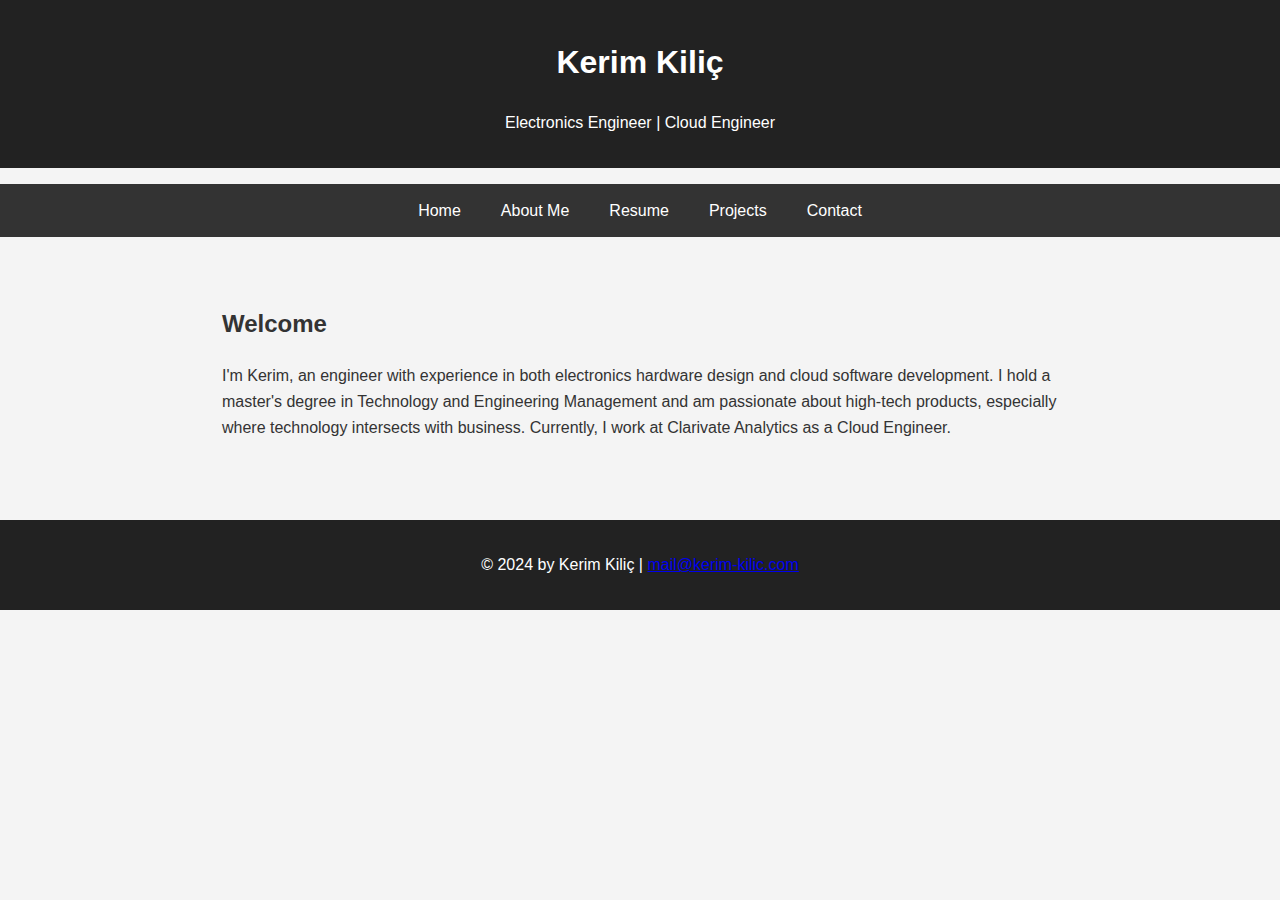
==== index.html @ 39c4f484 "Adding projects and resume pages" ====
<!DOCTYPE html>
<html lang="en">
<head>
  <meta charset="UTF-8">
  <meta name="viewport" content="width=device-width, initial-scale=1.0">
  <title>Kerim Kiliç - Electronics & Cloud Engineer</title>
  <link rel="stylesheet" href="styles.css">
</head>
<body>
  <header>
    <h1>Kerim Kiliç</h1>
    <p>Electronics Engineer | Cloud Engineer</p>
  </header>
  <nav>
    <ul>
      <li><a href="index.html">Home</a></li>
      <li><a href="about.html">About Me</a></li>
      <li><a href="resume.html">Resume</a></li>
      <li><a href="projects.html">Projects</a></li>
      <li><a href="contact.html">Contact</a></li>
    </ul>
  </nav>
  <main>
    <section>
      <h2>Welcome</h2>
      <p>I'm Kerim, an engineer with experience in both electronics hardware design and cloud software development. I hold a master's degree in Technology and Engineering Management and am passionate about high-tech products, especially where technology intersects with business. Currently, I work at Clarivate Analytics as a Cloud Engineer.</p>
    </section>
  </main>
  <footer>
    <p>&copy; 2024 by Kerim Kiliç | <a href="mailto:mail@kerim-kilic.com">mail@kerim-kilic.com</a></p>
  </footer>
</body>
</html>
---- styles.css ----
/* styles.css */

* {
    box-sizing: border-box;
  }
  
  body {
    margin: 0;
    font-family: 'Segoe UI', Tahoma, Geneva, Verdana, sans-serif;
    line-height: 1.6;
    background-color: #f4f4f4;
    color: #333;
  }
  
  header {
    background: #222;
    color: white;
    padding: 1em 0;
    text-align: center;
  }
  
  nav ul {
    list-style: none;
    padding: 0;
    display: flex;
    justify-content: center;
    background-color: #333;
  }
  
  nav ul li {
    margin: 0;
  }
  
  nav ul li a {
    display: block;
    padding: 14px 20px;
    color: white;
    text-decoration: none;
  }
  
  nav ul li a:hover {
    background-color: #555;
  }
  
  main {
    padding: 2em;
    max-width: 900px;
    margin: auto;
  }
  
  footer {
    text-align: center;
    padding: 1em;
    background: #222;
    color: white;
    position: relative;
    margin-top: 2em;
  }
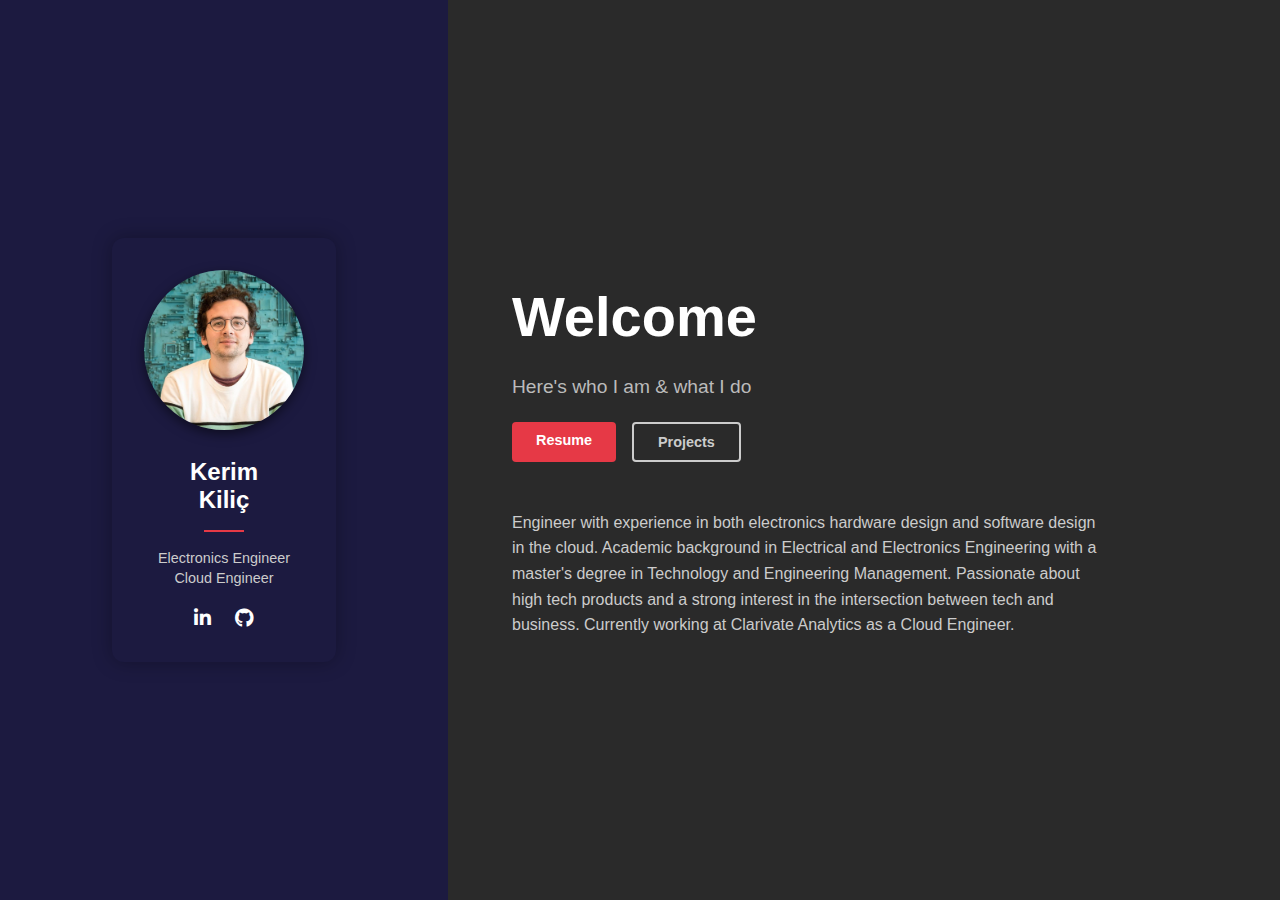
==== commit 52e0f06b: "Modifications to website index" ====
--- a/index.html
+++ b/index.html
@@ -1,33 +1,37 @@
 <!DOCTYPE html>
 <html lang="en">
 <head>
-  <meta charset="UTF-8">
-  <meta name="viewport" content="width=device-width, initial-scale=1.0">
+  <meta charset="UTF-8" />
+  <meta name="viewport" content="width=device-width, initial-scale=1.0"/>
   <title>Kerim Kiliç - Electronics & Cloud Engineer</title>
-  <link rel="stylesheet" href="styles.css">
+  <link rel="stylesheet" href="styles.css" />
+  <link rel="stylesheet" href="https://cdnjs.cloudflare.com/ajax/libs/font-awesome/6.5.0/css/all.min.css"/>
 </head>
 <body>
-  <header>
-    <h1>Kerim Kiliç</h1>
-    <p>Electronics Engineer | Cloud Engineer</p>
-  </header>
-  <nav>
-    <ul>
-      <li><a href="index.html">Home</a></li>
-      <li><a href="about.html">About Me</a></li>
-      <li><a href="resume.html">Resume</a></li>
-      <li><a href="projects.html">Projects</a></li>
-      <li><a href="contact.html">Contact</a></li>
-    </ul>
-  </nav>
-  <main>
-    <section>
-      <h2>Welcome</h2>
-      <p>I'm Kerim, an engineer with experience in both electronics hardware design and cloud software development. I hold a master's degree in Technology and Engineering Management and am passionate about high-tech products, especially where technology intersects with business. Currently, I work at Clarivate Analytics as a Cloud Engineer.</p>
-    </section>
-  </main>
-  <footer>
-    <p>&copy; 2024 by Kerim Kiliç | <a href="mailto:mail@kerim-kilic.com">mail@kerim-kilic.com</a></p>
-  </footer>
+  <div class="container">
+    <div class="left">
+      <div class="card">
+        <img src="images/profile.jpg" alt="Kerim Kiliç" class="profile-img"/>
+        <h2>Kerim<br>Kiliç</h2>
+        <div class="divider"></div>
+        <p class="subtitle">Electronics Engineer<br>Cloud Engineer</p>
+        <div class="socials">
+          <a href="https://www.linkedin.com/in/your-profile" target="_blank"><i class="fab fa-linkedin-in"></i></a>
+          <a href="https://github.com/your-github" target="_blank"><i class="fab fa-github"></i></a>
+        </div>
+      </div>
+    </div>
+    <div class="right">
+      <h1>Welcome</h1>
+      <p class="intro">Here's who I am & what I do</p>
+      <div class="buttons">
+        <a href="resume.html" class="btn btn-red">Resume</a>
+        <a href="projects.html" class="btn btn-outline">Projects</a>
+      </div>
+      <p class="description">
+        Engineer with experience in both electronics hardware design and software design in the cloud. Academic background in Electrical and Electronics Engineering with a master's degree in Technology and Engineering Management. Passionate about high tech products and a strong interest in the intersection between tech and business. Currently working at Clarivate Analytics as a Cloud Engineer.
+      </p>
+    </div>
+  </div>
 </body>
 </html>
--- a/styles.css
+++ b/styles.css
@@ -1,59 +1,135 @@
-/* styles.css */
-
-* {
-    box-sizing: border-box;
+body {
+    margin: 0;
+    font-family: 'Segoe UI', sans-serif;
+    background-color: #1e1e1e;
+    color: #eee;
   }
   
-  body {
-    margin: 0;
-    font-family: 'Segoe UI', Tahoma, Geneva, Verdana, sans-serif;
-    line-height: 1.6;
-    background-color: #f4f4f4;
-    color: #333;
+  .container {
+    display: flex;
+    min-height: 100vh;
   }
   
-  header {
-    background: #222;
-    color: white;
-    padding: 1em 0;
-    text-align: center;
+  .left {
+    background-color: #1c1a40;
+    flex: 1;
+    display: flex;
+    justify-content: center;
+    align-items: center;
+    padding: 3rem;
   }
   
-  nav ul {
-    list-style: none;
-    padding: 0;
-    display: flex;
-    justify-content: center;
-    background-color: #333;
+  .card {
+    background-color: #1c1a40;
+    text-align: center;
+    padding: 2rem;
+    border-radius: 12px;
+    box-shadow: 0 0 20px rgba(0,0,0,0.3);
   }
   
-  nav ul li {
-    margin: 0;
+  .profile-img {
+    width: 160px;
+    height: 160px;
+    border-radius: 50%;
+    object-fit: cover;
+    margin-bottom: 1rem;
+    box-shadow: 0 4px 12px rgba(0,0,0,0.5);
   }
   
-  nav ul li a {
-    display: block;
-    padding: 14px 20px;
-    color: white;
-    text-decoration: none;
+  .card h2 {
+    font-size: 1.5rem;
+    color: #fff;
+    margin: 0.5rem 0;
   }
   
-  nav ul li a:hover {
-    background-color: #555;
+  .divider {
+    width: 40px;
+    height: 2px;
+    background-color: #e63946;
+    margin: 1rem auto;
   }
   
-  main {
-    padding: 2em;
-    max-width: 900px;
-    margin: auto;
+  .subtitle {
+    font-size: 0.9rem;
+    color: #ccc;
+    line-height: 1.4;
   }
   
-  footer {
-    text-align: center;
-    padding: 1em;
-    background: #222;
+  .socials {
+    margin-top: 1.2rem;
+  }
+  
+  .socials a {
+    color: #fff;
+    font-size: 1.2rem;
+    margin: 0 10px;
+    transition: color 0.3s ease;
+  }
+  
+  .socials a:hover {
+    color: #e63946;
+  }
+  
+  .right {
+    flex: 2;
+    padding: 4rem;
+    background-color: #2a2a2a;
+    display: flex;
+    flex-direction: column;
+    justify-content: center;
+  }
+  
+  .right h1 {
+    font-size: 3.5rem;
+    margin-bottom: 0.5rem;
+    color: #fff;
+  }
+  
+  .intro {
+    font-size: 1.2rem;
+    color: #bbb;
+    margin-bottom: 1.5rem;
+  }
+  
+  .buttons {
+    display: flex;
+    gap: 1rem;
+    margin-bottom: 2rem;
+  }
+  
+  .btn {
+    padding: 10px 24px;
+    font-weight: bold;
+    border-radius: 4px;
+    text-decoration: none;
+    font-size: 0.9rem;
+    transition: 0.3s;
+  }
+  
+  .btn-red {
+    background-color: #e63946;
     color: white;
-    position: relative;
-    margin-top: 2em;
+    border: none;
+  }
+  
+  .btn-red:hover {
+    background-color: #c82333;
+  }
+  
+  .btn-outline {
+    border: 2px solid #ccc;
+    color: #ccc;
+  }
+  
+  .btn-outline:hover {
+    background-color: #444;
+    color: white;
+  }
+  
+  .description {
+    max-width: 600px;
+    color: #ccc;
+    line-height: 1.6;
+    font-size: 1rem;
   }
   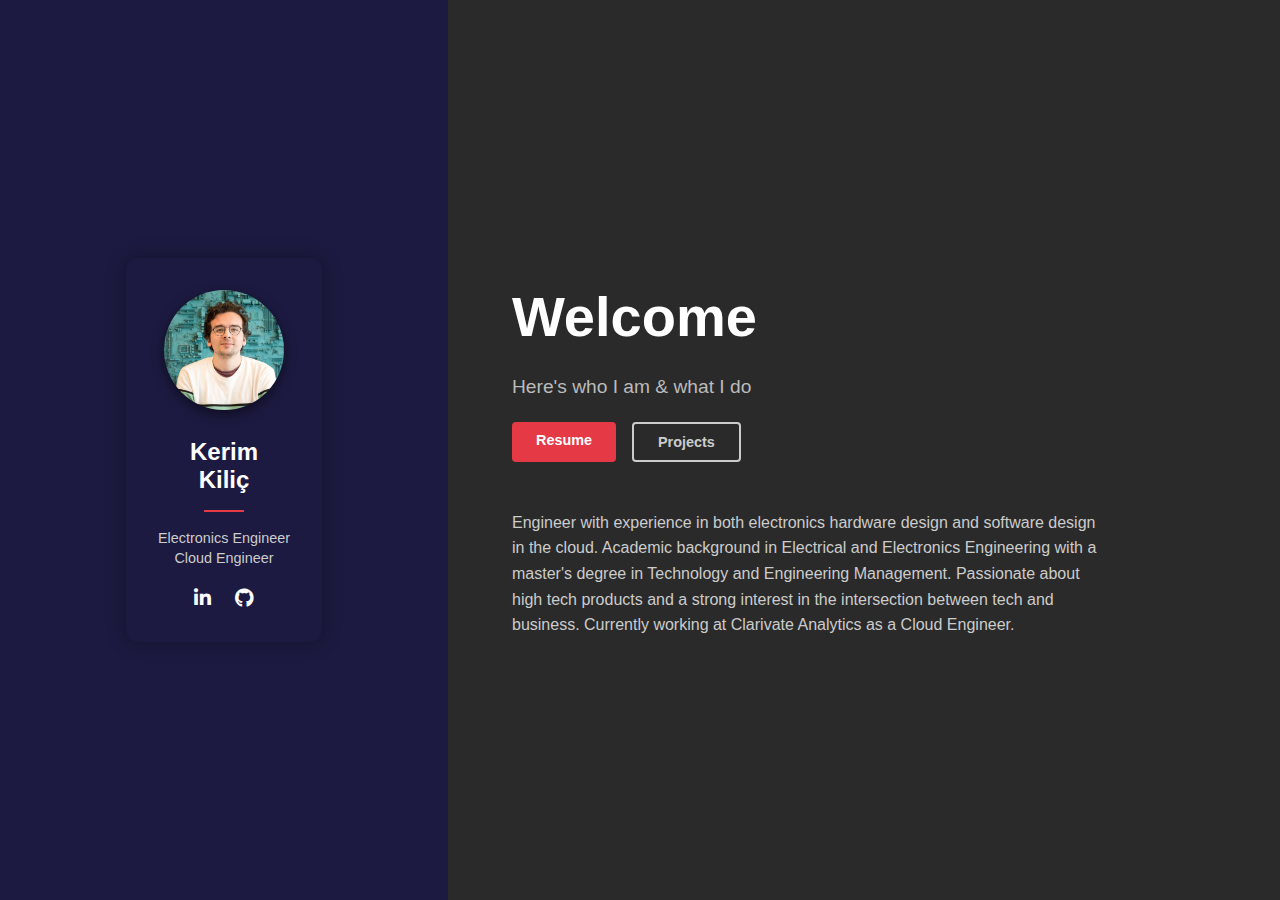
==== commit 462a979d: "Fix references to GitHub and Linkedin" ====
--- a/index.html
+++ b/index.html
@@ -16,8 +16,8 @@
         <div class="divider"></div>
         <p class="subtitle">Electronics Engineer<br>Cloud Engineer</p>
         <div class="socials">
-          <a href="https://www.linkedin.com/in/your-profile" target="_blank"><i class="fab fa-linkedin-in"></i></a>
-          <a href="https://github.com/your-github" target="_blank"><i class="fab fa-github"></i></a>
+          <a href="https://www.linkedin.com/in/kerim-kilic/" target="_blank"><i class="fab fa-linkedin-in"></i></a>
+          <a href="https://github.com/kerim-kilic" target="_blank"><i class="fab fa-github"></i></a>
         </div>
       </div>
     </div>
--- a/styles.css
+++ b/styles.css
@@ -28,8 +28,8 @@
   }
   
   .profile-img {
-    width: 160px;
-    height: 160px;
+    width: 120px;
+    height: 120px;
     border-radius: 50%;
     object-fit: cover;
     margin-bottom: 1rem;
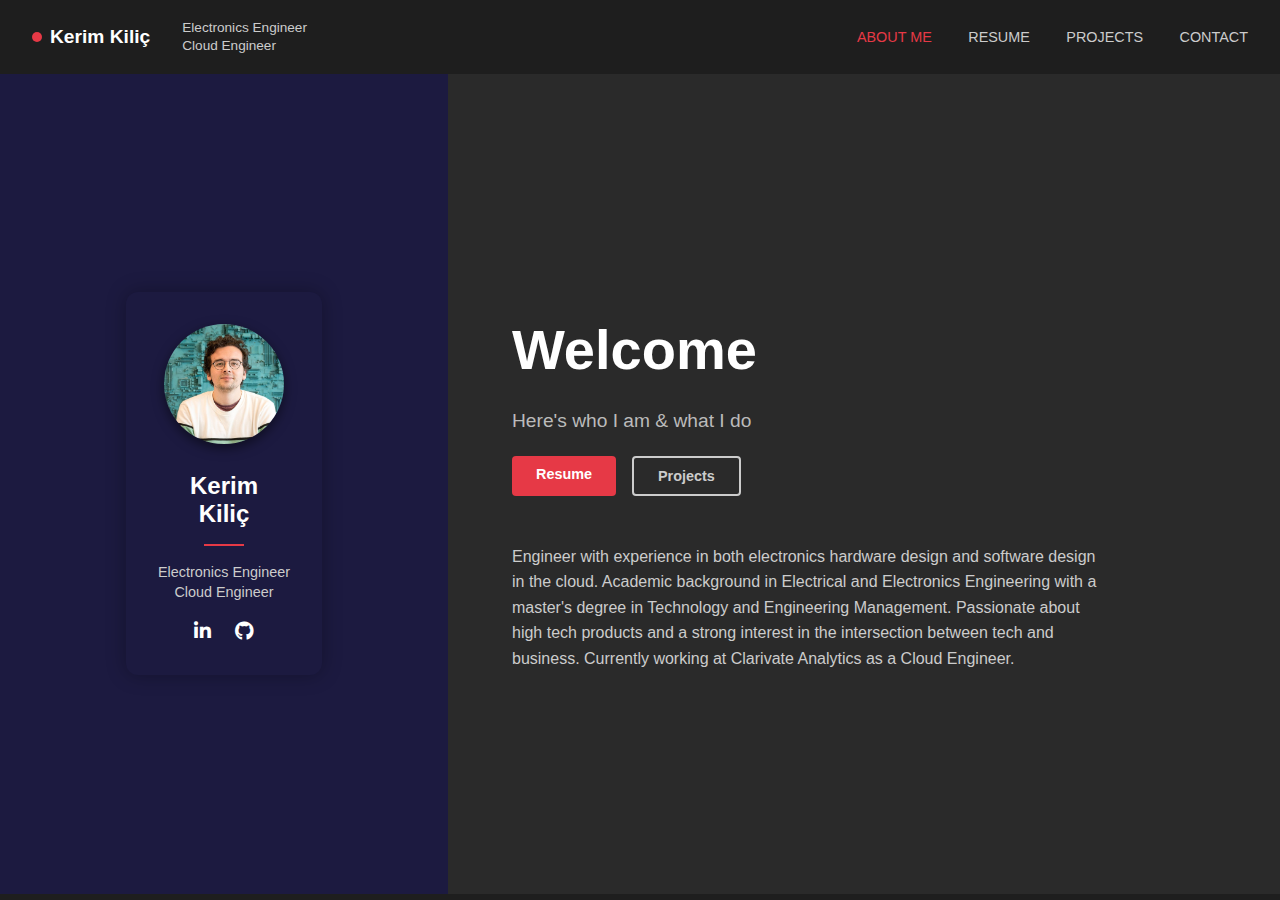
==== commit 321db62e: "Fix the style to match better the current version" ====
--- a/index.html
+++ b/index.html
@@ -8,30 +8,49 @@
   <link rel="stylesheet" href="https://cdnjs.cloudflare.com/ajax/libs/font-awesome/6.5.0/css/all.min.css"/>
 </head>
 <body>
-  <div class="container">
-    <div class="left">
-      <div class="card">
-        <img src="images/profile.jpg" alt="Kerim Kiliç" class="profile-img"/>
-        <h2>Kerim<br>Kiliç</h2>
-        <div class="divider"></div>
-        <p class="subtitle">Electronics Engineer<br>Cloud Engineer</p>
-        <div class="socials">
-          <a href="https://www.linkedin.com/in/kerim-kilic/" target="_blank"><i class="fab fa-linkedin-in"></i></a>
-          <a href="https://github.com/kerim-kilic" target="_blank"><i class="fab fa-github"></i></a>
+    <header class="navbar">
+      <div class="nav-left">
+        <div class="logo">
+          <span class="red-dot"></span>
+          <strong>Kerim Kiliç</strong>
+        </div>
+        <div class="subtitle">
+          Electronics Engineer <br />
+          Cloud Engineer
         </div>
       </div>
+      <nav class="nav-right">
+        <a href="about.html" class="active">ABOUT ME</a>
+        <a href="resume.html">RESUME</a>
+        <a href="projects.html">PROJECTS</a>
+        <a href="contact.html">CONTACT</a>
+      </nav>
+    </header>
+  
+    <div class="container">
+      <div class="left">
+        <div class="card">
+          <img src="images/profile.jpg" alt="Kerim Kiliç" class="profile-img"/>
+          <h2>Kerim<br>Kiliç</h2>
+          <div class="divider"></div>
+          <p class="subtitle">Electronics Engineer<br>Cloud Engineer</p>
+          <div class="socials">
+            <a href="https://www.linkedin.com/in/kerim-kilic/" target="_blank"><i class="fab fa-linkedin-in"></i></a>
+            <a href="https://github.com/kerim-kilic" target="_blank"><i class="fab fa-github"></i></a>
+          </div>
+        </div>
+      </div>
+      <div class="right">
+        <h1>Welcome</h1>
+        <p class="intro">Here's who I am & what I do</p>
+        <div class="buttons">
+          <a href="resume.html" class="btn btn-red">Resume</a>
+          <a href="projects.html" class="btn btn-outline">Projects</a>
+        </div>
+        <p class="description">
+          Engineer with experience in both electronics hardware design and software design in the cloud. Academic background in Electrical and Electronics Engineering with a master's degree in Technology and Engineering Management. Passionate about high tech products and a strong interest in the intersection between tech and business. Currently working at Clarivate Analytics as a Cloud Engineer.
+        </p>
+      </div>
     </div>
-    <div class="right">
-      <h1>Welcome</h1>
-      <p class="intro">Here's who I am & what I do</p>
-      <div class="buttons">
-        <a href="resume.html" class="btn btn-red">Resume</a>
-        <a href="projects.html" class="btn btn-outline">Projects</a>
-      </div>
-      <p class="description">
-        Engineer with experience in both electronics hardware design and software design in the cloud. Academic background in Electrical and Electronics Engineering with a master's degree in Technology and Engineering Management. Passionate about high tech products and a strong interest in the intersection between tech and business. Currently working at Clarivate Analytics as a Cloud Engineer.
-      </p>
-    </div>
-  </div>
-</body>
+  </body>
 </html>
--- a/styles.css
+++ b/styles.css
@@ -132,4 +132,63 @@
     line-height: 1.6;
     font-size: 1rem;
   }
+  
+  /* NavBar */
+.navbar {
+    background-color: #1e1e1e;
+    display: flex;
+    justify-content: space-between;
+    align-items: center;
+    padding: 1.2rem 2rem;
+    color: white;
+    font-family: 'Segoe UI', sans-serif;
+  }
+  
+  .nav-left {
+    display: flex;
+    align-items: center;
+    gap: 2rem;
+  }
+  
+  .logo {
+    display: flex;
+    align-items: center;
+    gap: 0.5rem;
+    font-size: 1.2rem;
+  }
+  
+  .red-dot {
+    width: 10px;
+    height: 10px;
+    background-color: #e63946;
+    border-radius: 50%;
+    display: inline-block;
+  }
+  
+  .nav-left .subtitle {
+    font-size: 0.85rem;
+    color: #ccc;
+    line-height: 1.3;
+  }
+  
+  .nav-right a {
+    margin-left: 2rem;
+    text-decoration: none;
+    color: #ccc;
+    font-weight: 500;
+    font-size: 0.9rem;
+    transition: color 0.3s;
+  }
+  
+  .nav-right a:hover,
+  .nav-right a.active {
+    color: #e63946;
+  }
+  
+  /* Background split */
+  .container {
+    display: flex;
+    min-height: calc(100vh - 80px); /* subtract navbar height */
+    background: linear-gradient(to right, #1c1a40 0%, #1c1a40 50%, #2a2a2a 50%, #2a2a2a 100%);
+  }
   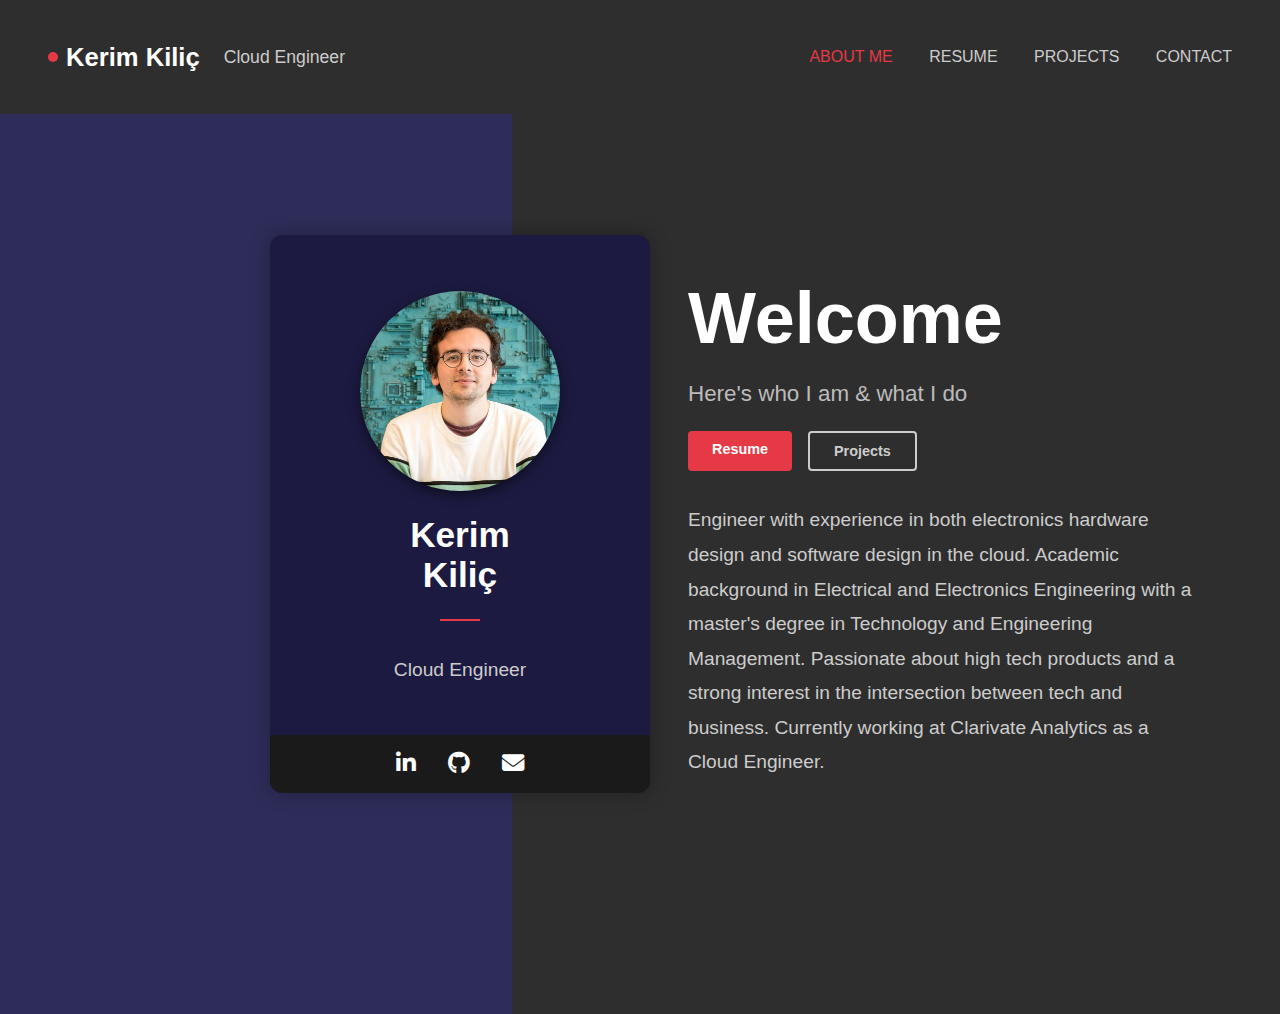
==== commit d235c1a4: "Adding a mail icon to social abr" ====
--- a/index.html
+++ b/index.html
@@ -3,7 +3,7 @@
 <head>
   <meta charset="UTF-8" />
   <meta name="viewport" content="width=device-width, initial-scale=1.0"/>
-  <title>Kerim Kiliç - Electronics & Cloud Engineer</title>
+  <title>Kerim Kiliç - Cloud Engineer</title>
   <link rel="stylesheet" href="styles.css" />
   <link rel="stylesheet" href="https://cdnjs.cloudflare.com/ajax/libs/font-awesome/6.5.0/css/all.min.css"/>
 </head>
@@ -15,9 +15,8 @@
           <strong>Kerim Kiliç</strong>
         </div>
         <div class="subtitle">
-          Electronics Engineer <br />
-          Cloud Engineer
-        </div>
+            Cloud Engineer
+          </div>          
       </div>
       <nav class="nav-right">
         <a href="about.html" class="active">ABOUT ME</a>
@@ -28,18 +27,21 @@
     </header>
   
     <div class="container">
-      <div class="left">
-        <div class="card">
-          <img src="images/profile.jpg" alt="Kerim Kiliç" class="profile-img"/>
-          <h2>Kerim<br>Kiliç</h2>
-          <div class="divider"></div>
-          <p class="subtitle">Electronics Engineer<br>Cloud Engineer</p>
-          <div class="socials">
-            <a href="https://www.linkedin.com/in/kerim-kilic/" target="_blank"><i class="fab fa-linkedin-in"></i></a>
-            <a href="https://github.com/kerim-kilic" target="_blank"><i class="fab fa-github"></i></a>
+        <div class="left">
+            <div class="card">
+              <img src="images/profile.jpg" alt="Kerim Kiliç" class="profile-img"/>
+              <h2>Kerim<br>Kiliç</h2>
+              <div class="divider"></div>
+              <p class="subtitle">Cloud Engineer</p>
+          
+              <div class="social-bar">
+                <a href="https://www.linkedin.com/in/kerim-kilic/" target="_blank"><i class="fab fa-linkedin-in"></i></a>
+                <a href="https://github.com/kerim-kilic" target="_blank"><i class="fab fa-github"></i></a>
+                <a href="mailto:mail@kerim-kilic.com"><i class="fas fa-envelope"></i></a>
+              </div>
+            </div>
           </div>
-        </div>
-      </div>
+          
       <div class="right">
         <h1>Welcome</h1>
         <p class="intro">Here's who I am & what I do</p>
--- a/styles.css
+++ b/styles.css
@@ -11,35 +11,74 @@
   }
   
   .left {
-    background-color: #1c1a40;
-    flex: 1;
-    display: flex;
-    justify-content: center;
-    align-items: center;
+    flex: 0 0 40%;
+    display: flex;
+    justify-content: flex-end; 
+    overflow: visible;
+    position: relative;
     padding: 3rem;
-  }
-  
+    background: none;
+  }
+
   .card {
+    width: 380px;           /* Was 280px; increase as needed */
     background-color: #1c1a40;
     text-align: center;
-    padding: 2rem;
+    padding: 3.5rem 0 0;      /* Give it a bit more top padding */
     border-radius: 12px;
-    box-shadow: 0 0 20px rgba(0,0,0,0.3);
-  }
+    box-shadow: 0 0 20px rgba(0, 0, 0, 0.3);
+    display: flex;
+    flex-direction: column;
+    align-items: center;
+    position: relative;
+    overflow: hidden;
+    margin-right: -90px;    /* Overlap boundary by 70px; adjust if needed */
+    z-index: 1;
+  }
+  
+  
+  .social-bar {
+    background-color: #1a1a1a;
+    padding: 1rem 0;
+    border-radius: 0 0 12px 12px;
+    display: flex;
+    justify-content: center;
+    gap: 2rem;
+    width: 100%; /* make it span the full width of the card */
+    margin-top: 2rem;
+  }
+  
+  
+  
+  .social-bar a {
+    color: white;
+    font-size: 1.4rem;
+    transition: color 0.3s ease;
+  }
+  
+  .social-bar a:hover {
+    color: #e63946;
+  }
+  
+
+  .card:hover {
+    transform: scale(1.02);
+  }
+  
   
   .profile-img {
-    width: 120px;
-    height: 120px;
+    width: 200px;      /* Was 140px */
+    height: 200px;     /* match width for a perfect circle */
     border-radius: 50%;
     object-fit: cover;
     margin-bottom: 1rem;
     box-shadow: 0 4px 12px rgba(0,0,0,0.5);
-  }
+  }  
   
   .card h2 {
-    font-size: 1.5rem;
+    font-size: 2.2rem;   /* Was 1.6rem */
+    margin: 0.5rem 0;
     color: #fff;
-    margin: 0.5rem 0;
   }
   
   .divider {
@@ -50,7 +89,7 @@
   }
   
   .subtitle {
-    font-size: 0.9rem;
+    font-size: 1.2rem; /* Was 0.9rem */
     color: #ccc;
     line-height: 1.4;
   }
@@ -71,22 +110,25 @@
   }
   
   .right {
-    flex: 2;
-    padding: 4rem;
-    background-color: #2a2a2a;
-    display: flex;
-    flex-direction: column;
-    justify-content: center;
+    flex: 1;
+    padding: 4rem 5rem;
+    background: none;
+    display: block;
+  }
+
+  .left,
+  .right {
+    transform: translateY(-50px);
   }
   
   .right h1 {
-    font-size: 3.5rem;
+    font-size: 4.5rem;
     margin-bottom: 0.5rem;
     color: #fff;
   }
   
   .intro {
-    font-size: 1.2rem;
+    font-size: 1.4rem;
     color: #bbb;
     margin-bottom: 1.5rem;
   }
@@ -129,33 +171,36 @@
   .description {
     max-width: 600px;
     color: #ccc;
-    line-height: 1.6;
-    font-size: 1rem;
+    line-height: 1.8;
+    font-size: 1.2rem;
   }
   
   /* NavBar */
-.navbar {
-    background-color: #1e1e1e;
+  .navbar {
+    background-color: #2f2e2e;
     display: flex;
     justify-content: space-between;
     align-items: center;
-    padding: 1.2rem 2rem;
+    padding: 2rem 3rem; /* ⬅️ Increased vertical + horizontal padding */
     color: white;
     font-family: 'Segoe UI', sans-serif;
-  }
+    height: 50px; /* ⬅️ Force a taller navbar */
+  }
+  
   
   .nav-left {
     display: flex;
     align-items: center;
-    gap: 2rem;
+    gap: 1.5rem;
   }
   
   .logo {
     display: flex;
     align-items: center;
     gap: 0.5rem;
-    font-size: 1.2rem;
-  }
+    font-size: 1.6rem; /* was 1.2rem */
+    font-weight: 600;   /* makes it slightly bolder */
+  }  
   
   .red-dot {
     width: 10px;
@@ -166,17 +211,17 @@
   }
   
   .nav-left .subtitle {
-    font-size: 0.85rem;
-    color: #ccc;
-    line-height: 1.3;
-  }
+    font-size: 1.1rem; 
+    color: #ccc;
+    line-height: 1.4;
+  }  
   
   .nav-right a {
     margin-left: 2rem;
     text-decoration: none;
     color: #ccc;
     font-weight: 500;
-    font-size: 0.9rem;
+    font-size: 1rem;
     transition: color 0.3s;
   }
   
@@ -188,7 +233,14 @@
   /* Background split */
   .container {
     display: flex;
-    min-height: calc(100vh - 80px); /* subtract navbar height */
-    background: linear-gradient(to right, #1c1a40 0%, #1c1a40 50%, #2a2a2a 50%, #2a2a2a 100%);
+    min-height: 100vh;
+    align-items: center;  /* vertical centering */
+    background: linear-gradient(
+      to right,
+      #2e2d5a 0%,
+      #2e2d5a 40%,
+      #2f2e2e 40%,
+      #2f2e2e 100%
+    );
   }
   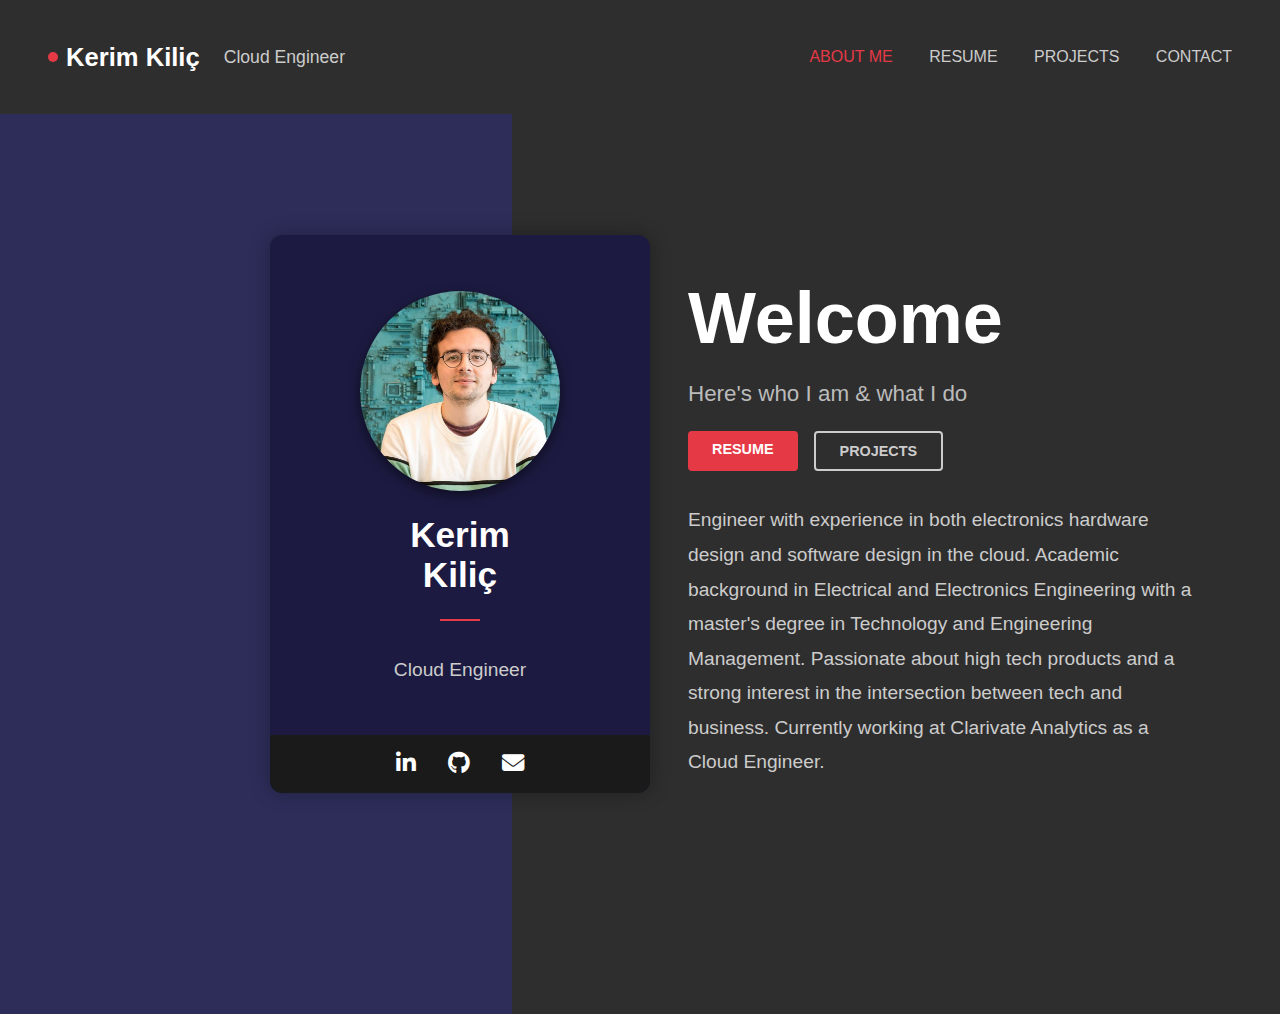
==== commit 36f16d30: "Capitulize resume and projects buttons" ====
--- a/index.html
+++ b/index.html
@@ -46,8 +46,8 @@
         <h1>Welcome</h1>
         <p class="intro">Here's who I am & what I do</p>
         <div class="buttons">
-          <a href="resume.html" class="btn btn-red">Resume</a>
-          <a href="projects.html" class="btn btn-outline">Projects</a>
+          <a href="resume.html" class="btn btn-red">RESUME</a>
+          <a href="projects.html" class="btn btn-outline">PROJECTS</a>
         </div>
         <p class="description">
           Engineer with experience in both electronics hardware design and software design in the cloud. Academic background in Electrical and Electronics Engineering with a master's degree in Technology and Engineering Management. Passionate about high tech products and a strong interest in the intersection between tech and business. Currently working at Clarivate Analytics as a Cloud Engineer.
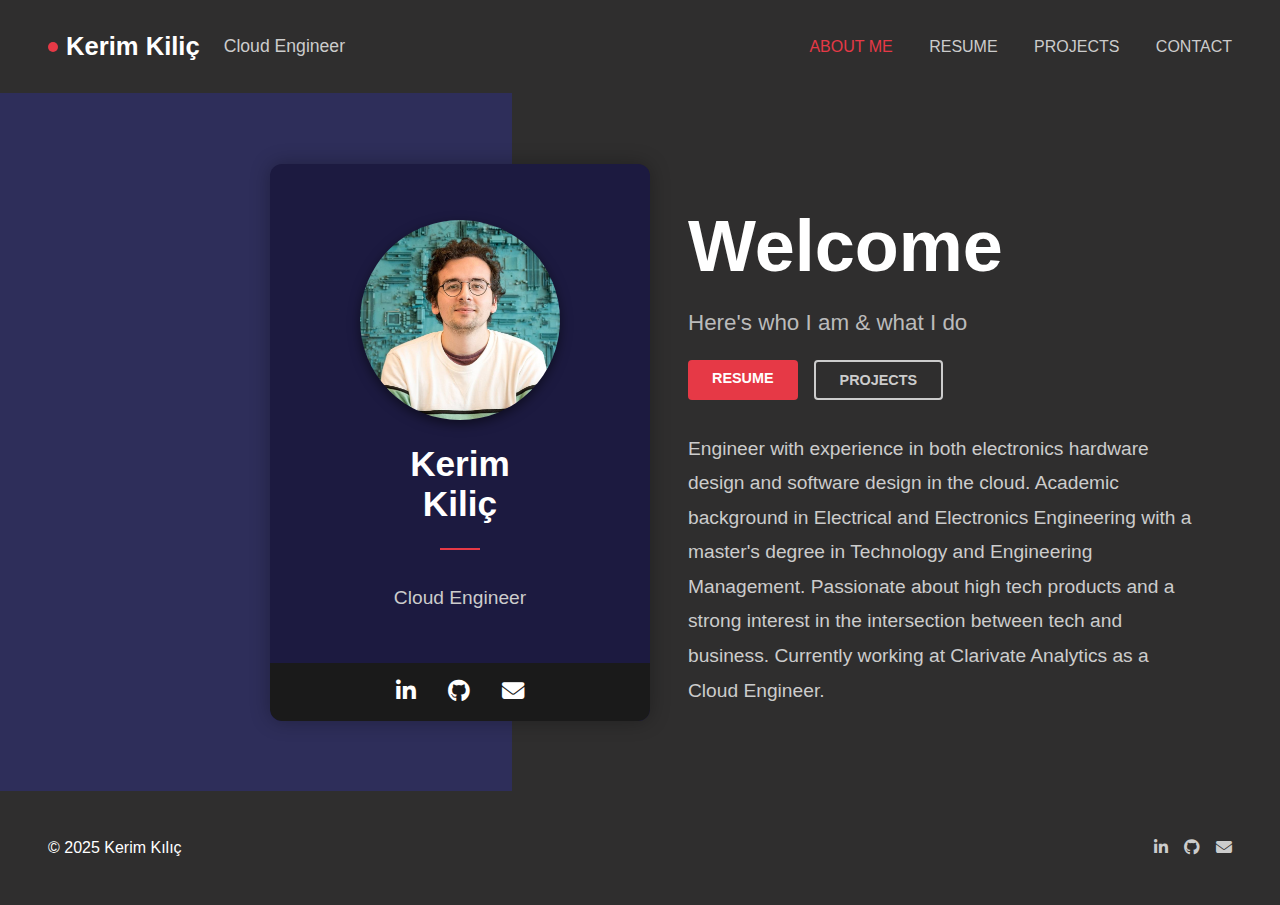
==== commit e1770c07: "Add footer bar to page" ====
--- a/index.html
+++ b/index.html
@@ -54,5 +54,21 @@
         </p>
       </div>
     </div>
+    <footer class="footer-bar">
+        <div class="footer-left">
+          <p>© 2025 Kerim Kılıç</p>
+        </div>
+        <div class="footer-right">
+          <a href="https://www.linkedin.com/in/kerim-kilic/" target="_blank">
+            <i class="fab fa-linkedin-in"></i>
+          </a>
+          <a href="https://github.com/kerim-kilic" target="_blank">
+            <i class="fab fa-github"></i>
+          </a>
+          <a href="mailto:mail@kerim-kilic.com">
+            <i class="fas fa-envelope"></i>
+          </a>
+        </div>
+      </footer>
   </body>
 </html>
--- a/styles.css
+++ b/styles.css
@@ -1,14 +1,19 @@
+html, body {
+    height: 100%;
+    margin: 0;
+    padding: 0;
+    box-sizing: border-box; /* Optional but recommended */
+  }
+
 body {
-    margin: 0;
-    font-family: 'Segoe UI', sans-serif;
-    background-color: #1e1e1e;
-    color: #eee;
-  }
-  
-  .container {
-    display: flex;
-    min-height: 100vh;
-  }
+  margin: 0;
+  font-family: 'Segoe UI', sans-serif;
+  background-color: #1e1e1e;
+  color: #eee;
+  display: flex;
+  flex-direction: column;
+  height: 100%;
+}
   
   .left {
     flex: 0 0 40%;
@@ -118,7 +123,7 @@
 
   .left,
   .right {
-    transform: translateY(-50px);
+    transform: translateY(0);
   }
   
   .right h1 {
@@ -184,7 +189,6 @@
     padding: 2rem 3rem; /* ⬅️ Increased vertical + horizontal padding */
     color: white;
     font-family: 'Segoe UI', sans-serif;
-    height: 50px; /* ⬅️ Force a taller navbar */
   }
   
   
@@ -233,14 +237,43 @@
   /* Background split */
   .container {
     display: flex;
-    min-height: 100vh;
-    align-items: center;  /* vertical centering */
+    flex: 1; /* This makes the container fill the remaining space */
+    align-items: center;  /* Vertical centering */
     background: linear-gradient(
       to right,
-      #2e2d5a 0%,
-      #2e2d5a 40%,
+      #2e2e5a 0%,
+      #2e2e5a 40%,
       #2f2e2e 40%,
       #2f2e2e 100%
     );
   }
+  
+  .footer-bar {
+    background-color: #2f2e2e;        /* same color as .navbar */
+    padding: 2rem 3rem;              /* same thickness/spacing as .navbar */
+    color: #fff;
+    display: flex;
+    justify-content: space-between;
+    align-items: center;
+    font-family: 'Segoe UI', sans-serif;
+  }
+  
+  /* Containers for left and right content */
+  .footer-left,
+  .footer-right {
+    display: flex;
+    align-items: center;
+    gap: 1rem; /* space between items */
+  }
+  
+  /* Links in the footer: match hover color, etc. */
+  .footer-bar a {
+    color: #ccc;
+    text-decoration: none;
+    transition: color 0.3s;
+  }
+  
+  .footer-bar a:hover {
+    color: #e63946;
+  }
   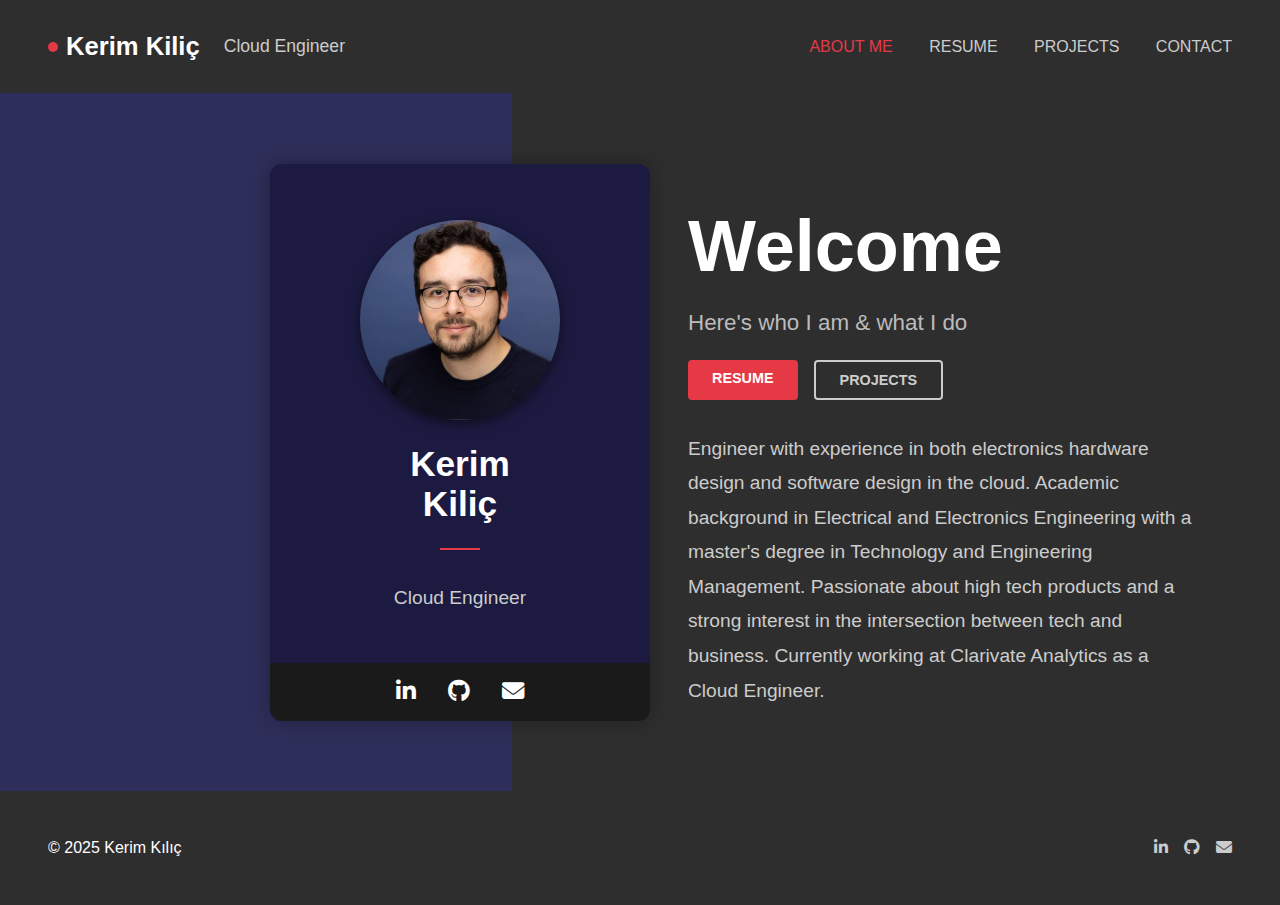
==== commit 23177648: "Update profile photo to a more recent one" ====
--- a/index.html
+++ b/index.html
@@ -29,7 +29,7 @@
     <div class="container">
         <div class="left">
             <div class="card">
-              <img src="images/profile.jpg" alt="Kerim Kiliç" class="profile-img"/>
+              <img src="images/profile.jpeg" alt="Kerim Kiliç" class="profile-img"/>
               <h2>Kerim<br>Kiliç</h2>
               <div class="divider"></div>
               <p class="subtitle">Cloud Engineer</p>
